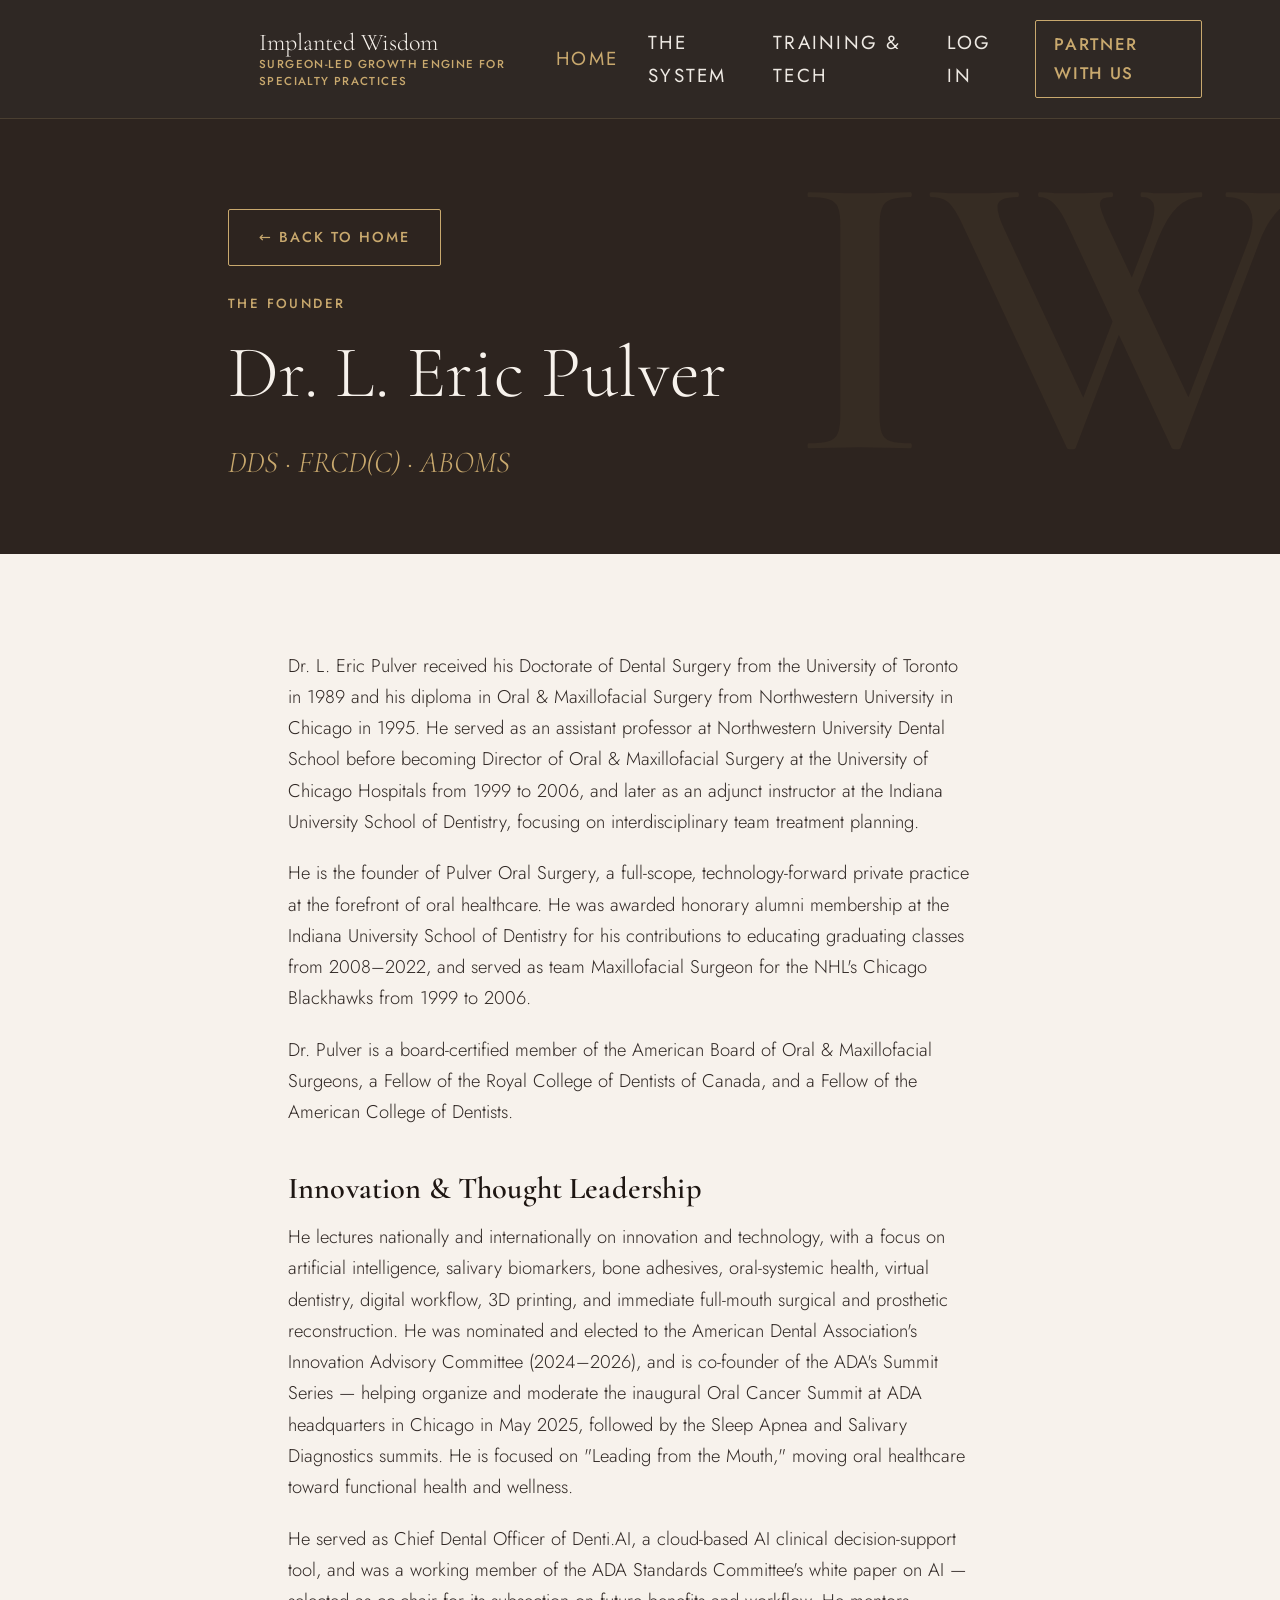
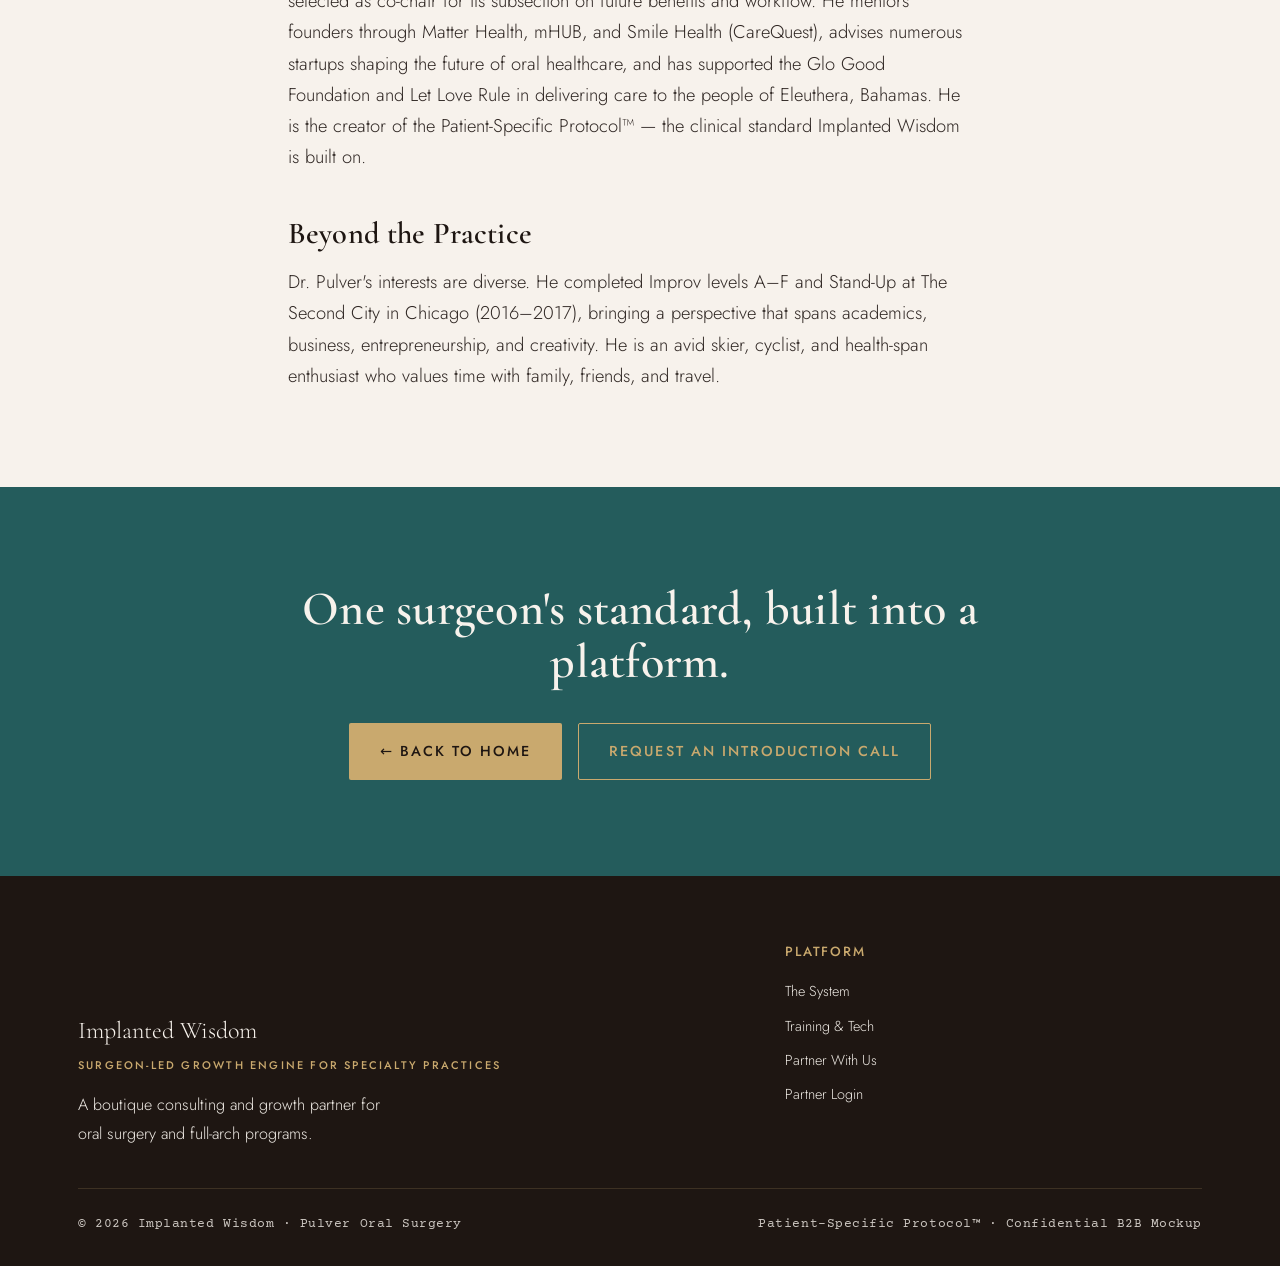
==== founder.html @ b856c6ad "Add files via upload" ====
<!DOCTYPE html>
<html lang="en">
<head>
<meta charset="UTF-8">
<meta name="viewport" content="width=device-width, initial-scale=1.0">
<title>Dr. L. Eric Pulver — Founder, Implanted Wisdom</title>
<meta name="description" content="Dr. L. Eric Pulver, DDS, FRCD(C) — founder of Implanted Wisdom and creator of the Patient-Specific Protocol™.">
<style>
/* ============================================================
   IMPLANTED WISDOM — B2B PLATFORM SITE
   Shared stylesheet. Brand tokens from Brand Identity System 2026.
   ============================================================ */

@import url('https://fonts.googleapis.com/css2?family=Cormorant+Garamond:ital,wght@0,300;0,500;0,600;1,300;1,500;1,600&family=Jost:wght@300;400;500;600&family=Courier+Prime:wght@400;700&display=swap');

:root{
  /* Color */
  --ink:#1E1612;        /* Warm Ink — primary dark */
  --espresso:#2D241F;   /* Espresso — hero/section dark */
  --gold:#C9A96E;       /* Antique Gold — primary accent */
  --gold-soft:#d9c099;
  --teal:#245C5C;       /* Dark Teal — section/CTA accent */
  --teal-deep:#1c4a4a;
  --cream:#F7F2EC;      /* Warm Cream — card/quote bg */
  --white:#FFFFFF;
  --ink-70:rgba(30,22,18,.92);
  --cream-70:rgba(247,242,236,.96);
  --hairline:rgba(201,169,110,.30);

  /* Type */
  --display:'Cormorant Garamond', Georgia, serif;
  --body:'Jost', system-ui, sans-serif;
  --mono:'Courier Prime', monospace;

  --maxw:1180px;
}

*{box-sizing:border-box;margin:0;padding:0}
html{scroll-behavior:smooth}
[id]{scroll-margin-top:134px}
body{
  font-family:var(--body);
  font-weight:300;
  font-size:16px;
  line-height:1.75;
  color:var(--ink);
  background:var(--white);
  -webkit-font-smoothing:antialiased;
}
img{max-width:100%;display:block}
a{color:inherit;text-decoration:none}

/* ---------- Typography helpers ---------- */
h1,h2,h3{font-family:var(--display);font-weight:600;line-height:1.1;letter-spacing:.005em}
h1{font-size:clamp(2.6rem,6vw,4.6rem);font-weight:300}
h2{font-size:clamp(2rem,4vw,3rem)}
h3{font-size:clamp(1.4rem,2.4vw,1.9rem)}
.italic-gold{font-style:italic;color:var(--gold);font-weight:300}
.label{
  font-family:var(--body);font-weight:500;text-transform:uppercase;
  letter-spacing:.18em;font-size:0.83rem;color:var(--gold);
}
.label.teal{color:var(--teal)}
.mono{font-family:var(--mono);letter-spacing:.02em}
.lead{font-size:1.15rem;line-height:1.7;color:var(--ink-70);max-width:62ch}
.tm{font-size:.62em;vertical-align:.55em;font-family:var(--body);font-weight:500}

/* ---------- Layout ---------- */
.wrap{max-width:var(--maxw);margin:0 auto;padding:0 28px}
section{padding:96px 0}
.section-dark{background:var(--espresso);color:var(--cream)}
.section-dark .lead{color:var(--cream-70)}
.section-ink{background:var(--ink);color:var(--cream)}
.section-ink .lead{color:var(--cream-70)}
.section-cream{background:var(--cream)}
.section-teal{background:var(--teal);color:var(--cream)}
.section-teal .lead{color:var(--cream-70)}
.section-teal .label{color:var(--gold-soft)}
.eyebrow{margin-bottom:18px}
.center{text-align:center}
.center .lead{margin-left:auto;margin-right:auto}
.narrow{max-width:760px}

/* ---------- Header / Nav ---------- */
.site-header{
  position:sticky;top:0;z-index:50;
  background:rgba(30,22,18,.92);
  backdrop-filter:blur(8px);
  border-bottom:1px solid rgba(201,169,110,.18);
}
.nav{display:flex;align-items:center;justify-content:space-between;
  height:118px;max-width:var(--maxw);margin:0 auto;padding:0 28px}
.brand{display:flex;align-items:center;gap:13px;color:var(--cream)}
.brand .brand-logo{height:84px;width:auto;display:block;object-fit:contain}
.brand .mono-monogram{
  font-family:var(--display);font-weight:600;font-size:1.05rem;
  width:38px;height:38px;border:1px solid var(--gold);color:var(--gold);
  display:flex;align-items:center;justify-content:center;border-radius:50%;
  letter-spacing:.02em;
}
.brand .wordmark{line-height:1.05}
.brand .wordmark .name{font-family:var(--display);font-size:1.5rem;color:var(--cream)}
.brand .wordmark .sub{font-family:var(--body);font-weight:500;text-transform:uppercase;
  letter-spacing:.12em;font-size:0.72rem;color:var(--gold)}
.nav-links{display:flex;align-items:center;gap:30px}
.nav-links a{font-family:var(--body);font-weight:400;font-size:1.18rem;
  text-transform:uppercase;letter-spacing:.12em;color:var(--cream-70);transition:color .2s}
.nav-links a:hover,.nav-links a.active{color:var(--gold)}
.nav-cta{
  font-family:var(--body)!important;font-weight:500!important;
  border:1px solid var(--gold);color:var(--gold)!important;
  padding:9px 18px;border-radius:2px;letter-spacing:.1em!important;font-size:1.05rem!important;
}
.nav-cta:hover{background:var(--gold);color:var(--ink)!important}
.nav-toggle{display:none;background:none;border:0;color:var(--gold);font-size:1.5rem;cursor:pointer}

/* ---------- Buttons ---------- */
.btn{
  display:inline-block;font-family:var(--body);font-weight:500;
  text-transform:uppercase;letter-spacing:.14em;font-size:0.9rem;
  padding:15px 30px;border-radius:2px;cursor:pointer;transition:all .22s;border:1px solid transparent;
}
.btn-gold{background:var(--gold);color:var(--ink)}
.btn-gold:hover{background:var(--gold-soft);transform:translateY(-1px)}
.btn-outline{border-color:var(--gold);color:var(--gold);background:transparent}
.btn-outline:hover{background:var(--gold);color:var(--ink)}
.btn-outline-ink{border-color:var(--ink);color:var(--ink);background:transparent}
.btn-outline-ink:hover{background:var(--ink);color:var(--cream)}
.btn-row{display:flex;gap:16px;flex-wrap:wrap;margin-top:34px}
.center .btn-row{justify-content:center}

/* ---------- Hero ---------- */
.hero{position:relative;overflow:hidden;background:var(--espresso);color:var(--cream);
  padding:120px 0 110px}
.hero::after{ /* IW watermark */
  content:"IW";position:absolute;right:-2%;top:46%;transform:translateY(-50%);
  font-family:var(--display);font-weight:600;font-size:clamp(14rem,32vw,30rem);
  color:rgba(201,169,110,.06);pointer-events:none;line-height:.8;
}
.hero .wrap{position:relative;z-index:2;max-width:880px}
.hero h1{margin:14px 0 22px;color:var(--cream)}
.hero .lead{color:var(--cream-70)}
.hero-sub{font-family:var(--display);font-style:italic;color:var(--gold);
  font-size:clamp(1.3rem,2.6vw,1.9rem);margin-top:8px;font-weight:300}

/* ---------- Cards / grids ---------- */
.grid{display:grid;gap:24px}
.grid-2{grid-template-columns:repeat(2,1fr)}
.grid-3{grid-template-columns:repeat(3,1fr)}
.grid-4{grid-template-columns:repeat(4,1fr)}
.card{
  background:var(--white);border:1px solid var(--hairline);border-radius:4px;
  padding:34px 30px;transition:transform .2s,box-shadow .2s;
}
.section-cream .card{background:var(--white)}
.card:hover{transform:translateY(-3px);box-shadow:0 14px 40px rgba(30,22,18,.08)}
.card .num{font-family:var(--mono);color:var(--gold);font-size:0.94rem;letter-spacing:.1em;display:block;margin-bottom:14px}
.card h3{margin-bottom:12px}
.card p{color:var(--ink-70);font-size:.96rem}
.card-dark{background:rgba(247,242,236,.04);border-color:rgba(201,169,110,.22)}
.card-dark h3{color:var(--cream)}
.card-dark p{color:var(--cream-70)}

/* stat */
.stat .figure{font-family:var(--display);font-size:3rem;color:var(--gold);font-weight:300;line-height:1}
.stat .cap{font-family:var(--body);font-weight:500;text-transform:uppercase;letter-spacing:.12em;
  font-size:0.83rem;color:var(--ink-70);margin-top:10px}
.section-dark .stat .cap,.section-teal .stat .cap{color:var(--cream-70)}
.placeholder-tag{display:inline-block;font-family:var(--mono);font-size:0.71rem;letter-spacing:.08em;
  text-transform:uppercase;color:var(--teal);background:rgba(36,92,92,.10);
  border:1px dashed rgba(36,92,92,.4);padding:2px 8px;border-radius:3px;margin-top:8px}
.section-dark .placeholder-tag{color:var(--gold-soft);background:rgba(201,169,110,.08);border-color:rgba(201,169,110,.4)}

/* split */
.split{display:grid;grid-template-columns:1fr 1fr;gap:60px;align-items:center}
.split.flip .split-media{order:-1}

/* quote */
.quote-block{background:var(--cream);border-left:3px solid var(--gold);padding:40px 44px;border-radius:4px}
.quote-block p{font-family:var(--display);font-style:italic;font-size:1.5rem;color:var(--ink);line-height:1.45}
.quote-block .who{font-family:var(--body);font-style:normal;font-weight:500;
  text-transform:uppercase;letter-spacing:.12em;font-size:0.85rem;color:var(--teal);margin-top:18px}

/* compare table */
.compare{width:100%;border-collapse:collapse;margin-top:30px;background:var(--white);border-radius:4px;overflow:hidden}
.compare th,.compare td{padding:18px 22px;text-align:left;border-bottom:1px solid var(--hairline);font-size:.95rem}
.compare thead th{background:var(--ink);color:var(--cream);font-family:var(--body);font-weight:500;
  text-transform:uppercase;letter-spacing:.1em;font-size:0.85rem}
.compare thead th:last-child{background:var(--teal)}
.compare td:first-child{font-weight:500;color:var(--ink)}
.compare td .x{color:#b06a52}
.compare td .check{color:var(--teal);font-weight:600}

/* steps */
.steps{counter-reset:step;display:grid;gap:0}
.step{display:grid;grid-template-columns:64px 1fr;gap:24px;padding:30px 0;border-bottom:1px solid var(--hairline)}
.step:last-child{border-bottom:0}
.step .dot{counter-increment:step;width:50px;height:50px;border-radius:50%;border:1px solid var(--gold);
  color:var(--gold);font-family:var(--display);font-size:1.4rem;display:flex;align-items:center;justify-content:center}
.step .dot::before{content:counter(step)}
.step h3{margin-bottom:8px}
.step p{color:var(--ink-70);max-width:60ch}

/* model layers */
.layer{display:grid;grid-template-columns:auto 1fr;gap:26px;align-items:start;
  padding:30px;background:rgba(247,242,236,.04);border:1px solid rgba(201,169,110,.22);
  border-radius:4px;margin-bottom:18px}
.layer .lyr-label{font-family:var(--mono);color:var(--gold);font-size:0.9rem;letter-spacing:.06em;
  white-space:nowrap;padding-top:6px}
.layer h3{color:var(--cream);margin-bottom:8px}
.layer p{color:var(--cream-70);font-size:.96rem}

/* ladder */
.ladder{display:grid;gap:14px}
.rung{display:flex;align-items:center;gap:20px;padding:22px 26px;border:1px solid var(--hairline);
  border-radius:4px;background:var(--white)}
.rung .tier{font-family:var(--mono);color:var(--teal);font-size:0.9rem;letter-spacing:.08em;min-width:120px}
.rung .desc{color:var(--ink-70);font-size:.95rem}
.rung strong{color:var(--ink);font-weight:500}

/* form */
.form-card{background:var(--cream);border-radius:6px;padding:44px;border:1px solid var(--hairline)}
.field{margin-bottom:20px}
.field label{display:block;font-family:var(--body);font-weight:500;text-transform:uppercase;
  letter-spacing:.1em;font-size:0.83rem;color:var(--teal);margin-bottom:8px}
.field input,.field select,.field textarea{
  width:100%;padding:13px 14px;border:1px solid var(--hairline);border-radius:3px;
  font-family:var(--body);font-size:.95rem;background:var(--white);color:var(--ink)}
.field textarea{min-height:120px;resize:vertical}
.field input:focus,.field select:focus,.field textarea:focus{outline:none;border-color:var(--gold)}

/* CTA band */
.cta-band{background:var(--teal);color:var(--cream);text-align:center}
.cta-band h2{color:var(--cream)}
.cta-band .lead{margin:18px auto 0;color:var(--cream-70)}

/* ---------- Footer ---------- */
.site-footer{background:var(--ink);color:var(--cream-70);padding:64px 0 30px;font-size:.9rem}
.footer-grid{display:grid;grid-template-columns:1.6fr 1fr;gap:40px;padding-bottom:40px;
  border-bottom:1px solid rgba(201,169,110,.18)}
.footer-grid h4{font-family:var(--body);font-weight:500;text-transform:uppercase;letter-spacing:.14em;
  font-size:0.83rem;color:var(--gold);margin-bottom:16px}
.footer-grid a{display:block;color:var(--cream-70);margin-bottom:9px;transition:color .2s}
.footer-grid a:hover{color:var(--gold)}
.footer-contact .mono{display:block;color:var(--cream-70);margin-bottom:8px;font-size:0.99rem}
.footer-logo{height:54px;width:auto;display:block;margin-bottom:16px;object-fit:contain}
.footer-brand .name{font-family:var(--display);font-size:1.5rem;color:var(--cream)}
.footer-brand .sub{font-family:var(--body);font-weight:500;text-transform:uppercase;
  letter-spacing:.2em;font-size:0.69rem;color:var(--gold);margin-top:4px}
.footer-brand p{margin-top:16px;max-width:34ch;font-size:1.01rem}
.footer-legal{display:flex;justify-content:space-between;flex-wrap:wrap;gap:12px;
  padding-top:24px;font-family:var(--mono);font-size:0.83rem;letter-spacing:.04em;color:rgba(247,242,236,.8)}

/* ---------- Responsive ---------- */
@media(max-width:880px){
  .nav-links{display:none}
  .nav-links.open{display:flex;position:absolute;top:74px;left:0;right:0;flex-direction:column;
    gap:0;background:var(--ink);padding:10px 28px 22px;border-bottom:1px solid var(--hairline)}
  .nav-links.open a{padding:12px 0;width:100%}
  .nav-links.open a.nav-cta{padding:12px 18px;text-align:center}
  .nav-toggle{display:block}
  .grid-2,.grid-3,.grid-4{grid-template-columns:1fr}
  .split{grid-template-columns:1fr;gap:34px}
  .split.flip .split-media{order:0}
  .footer-grid{grid-template-columns:1fr}
  section{padding:64px 0}
  .layer{grid-template-columns:1fr;gap:12px}
}

</style>
</head>
<body>

<header class="site-header">
  <nav class="nav">
    <a class="brand" href="index.html">
      <video class="brand-logo" autoplay loop muted playsinline poster="https://raw.githubusercontent.com/skylar-ship-it/IW/main/logo3D.png"><source src="https://raw.githubusercontent.com/skylar-ship-it/IW/main/videoIW.mp4" type="video/mp4"></video>
      <span class="wordmark">
        <span class="name">Implanted Wisdom</span><br>
        <span class="sub">Surgeon-Led Growth Engine for Specialty Practices</span>
      </span>
    </a>
    <button class="nav-toggle" aria-label="Menu" onclick="document.getElementById('navlinks').classList.toggle('open')">≡</button>
    <div class="nav-links" id="navlinks">
      <a href="index.html" class="active">Home</a>
      <a href="the-system.html">The System</a>
      <a href="training-tech.html">Training &amp; Tech</a>
      <a href="login.html">Log In</a>
      <a href="partner.html" class="nav-cta">Partner With Us</a>
    </div>
  </nav>
</header>

<!-- ============ BIO HERO ============ -->
<section class="hero" style="padding:90px 0 64px">
  <div class="wrap">
    <a href="index.html" class="btn btn-outline" style="margin-bottom:26px">← Back to Home</a>
    <p class="label eyebrow">The Founder</p>
    <h1>Dr. L. Eric Pulver</h1>
    <p class="hero-sub">DDS · FRCD(C) · ABOMS</p>
  </div>
</section>

<!-- ============ BIO BODY ============ -->
<section class="section-cream">
  <div class="wrap narrow">
    <p class="lead">Dr. L. Eric Pulver received his Doctorate of Dental Surgery from the University of Toronto in 1989 and his diploma in Oral &amp; Maxillofacial Surgery from Northwestern University in Chicago in 1995. He served as an assistant professor at Northwestern University Dental School before becoming Director of Oral &amp; Maxillofacial Surgery at the University of Chicago Hospitals from 1999 to 2006, and later as an adjunct instructor at the Indiana University School of Dentistry, focusing on interdisciplinary team treatment planning.</p>

    <p class="lead" style="margin-top:20px">He is the founder of Pulver Oral Surgery, a full-scope, technology-forward private practice at the forefront of oral healthcare. He was awarded honorary alumni membership at the Indiana University School of Dentistry for his contributions to educating graduating classes from 2008–2022, and served as team Maxillofacial Surgeon for the NHL's Chicago Blackhawks from 1999 to 2006.</p>

    <p class="lead" style="margin-top:20px">Dr. Pulver is a board-certified member of the American Board of Oral &amp; Maxillofacial Surgeons, a Fellow of the Royal College of Dentists of Canada, and a Fellow of the American College of Dentists.</p>

    <h3 style="margin-top:44px">Innovation &amp; Thought Leadership</h3>
    <p class="lead" style="margin-top:16px">He lectures nationally and internationally on innovation and technology, with a focus on artificial intelligence, salivary biomarkers, bone adhesives, oral-systemic health, virtual dentistry, digital workflow, 3D printing, and immediate full-mouth surgical and prosthetic reconstruction. He was nominated and elected to the American Dental Association's Innovation Advisory Committee (2024–2026), and is co-founder of the ADA's Summit Series — helping organize and moderate the inaugural Oral Cancer Summit at ADA headquarters in Chicago in May 2025, followed by the Sleep Apnea and Salivary Diagnostics summits. He is focused on "Leading from the Mouth," moving oral healthcare toward functional health and wellness.</p>

    <p class="lead" style="margin-top:20px">He served as Chief Dental Officer of Denti.AI, a cloud-based AI clinical decision-support tool, and was a working member of the ADA Standards Committee's white paper on AI — selected as co-chair for its subsection on future benefits and workflow. He mentors founders through Matter Health, mHUB, and Smile Health (CareQuest), advises numerous startups shaping the future of oral healthcare, and has supported the Glo Good Foundation and Let Love Rule in delivering care to the people of Eleuthera, Bahamas. He is the creator of the Patient-Specific Protocol™ — the clinical standard Implanted Wisdom is built on.</p>

    <h3 style="margin-top:44px">Beyond the Practice</h3>
    <p class="lead" style="margin-top:16px">Dr. Pulver's interests are diverse. He completed Improv levels A–F and Stand-Up at The Second City in Chicago (2016–2017), bringing a perspective that spans academics, business, entrepreneurship, and creativity. He is an avid skier, cyclist, and health-span enthusiast who values time with family, friends, and travel.</p>
  </div>
</section>

<!-- ============ BACK CTA ============ -->
<section class="cta-band">
  <div class="wrap narrow">
    <h2>One surgeon's standard, built into a platform.</h2>
    <div class="btn-row center" style="justify-content:center">
      <a href="index.html" class="btn btn-gold">← Back to Home</a>
      <a href="partner.html#book" class="btn btn-outline">Request an Introduction Call</a>
    </div>
  </div>
</section>

<footer class="site-footer">
  <div class="wrap">
    <div class="footer-grid">
      <div class="footer-brand">
        <video class="footer-logo" autoplay loop muted playsinline poster="https://raw.githubusercontent.com/skylar-ship-it/IW/main/logo3D.png"><source src="https://raw.githubusercontent.com/skylar-ship-it/IW/main/videoIW.mp4" type="video/mp4"></video>
        <span class="name">Implanted Wisdom</span>
        <div class="sub">Surgeon-Led Growth Engine for Specialty Practices</div>
        <p>A boutique consulting and growth partner for oral surgery and full-arch programs.</p>
      </div>
      <div>
        <h4>Platform</h4>
        <a href="the-system.html">The System</a>
        <a href="training-tech.html">Training &amp; Tech</a>
        <a href="partner.html">Partner With Us</a>
        <a href="login.html">Partner Login</a>
      </div>
    </div>
    <div class="footer-legal">
      <span>© 2026 Implanted Wisdom · Pulver Oral Surgery</span>
      <span>Patient-Specific Protocol™ · Confidential B2B Mockup</span>
    </div>
  </div>
</footer>

</body>
</html>
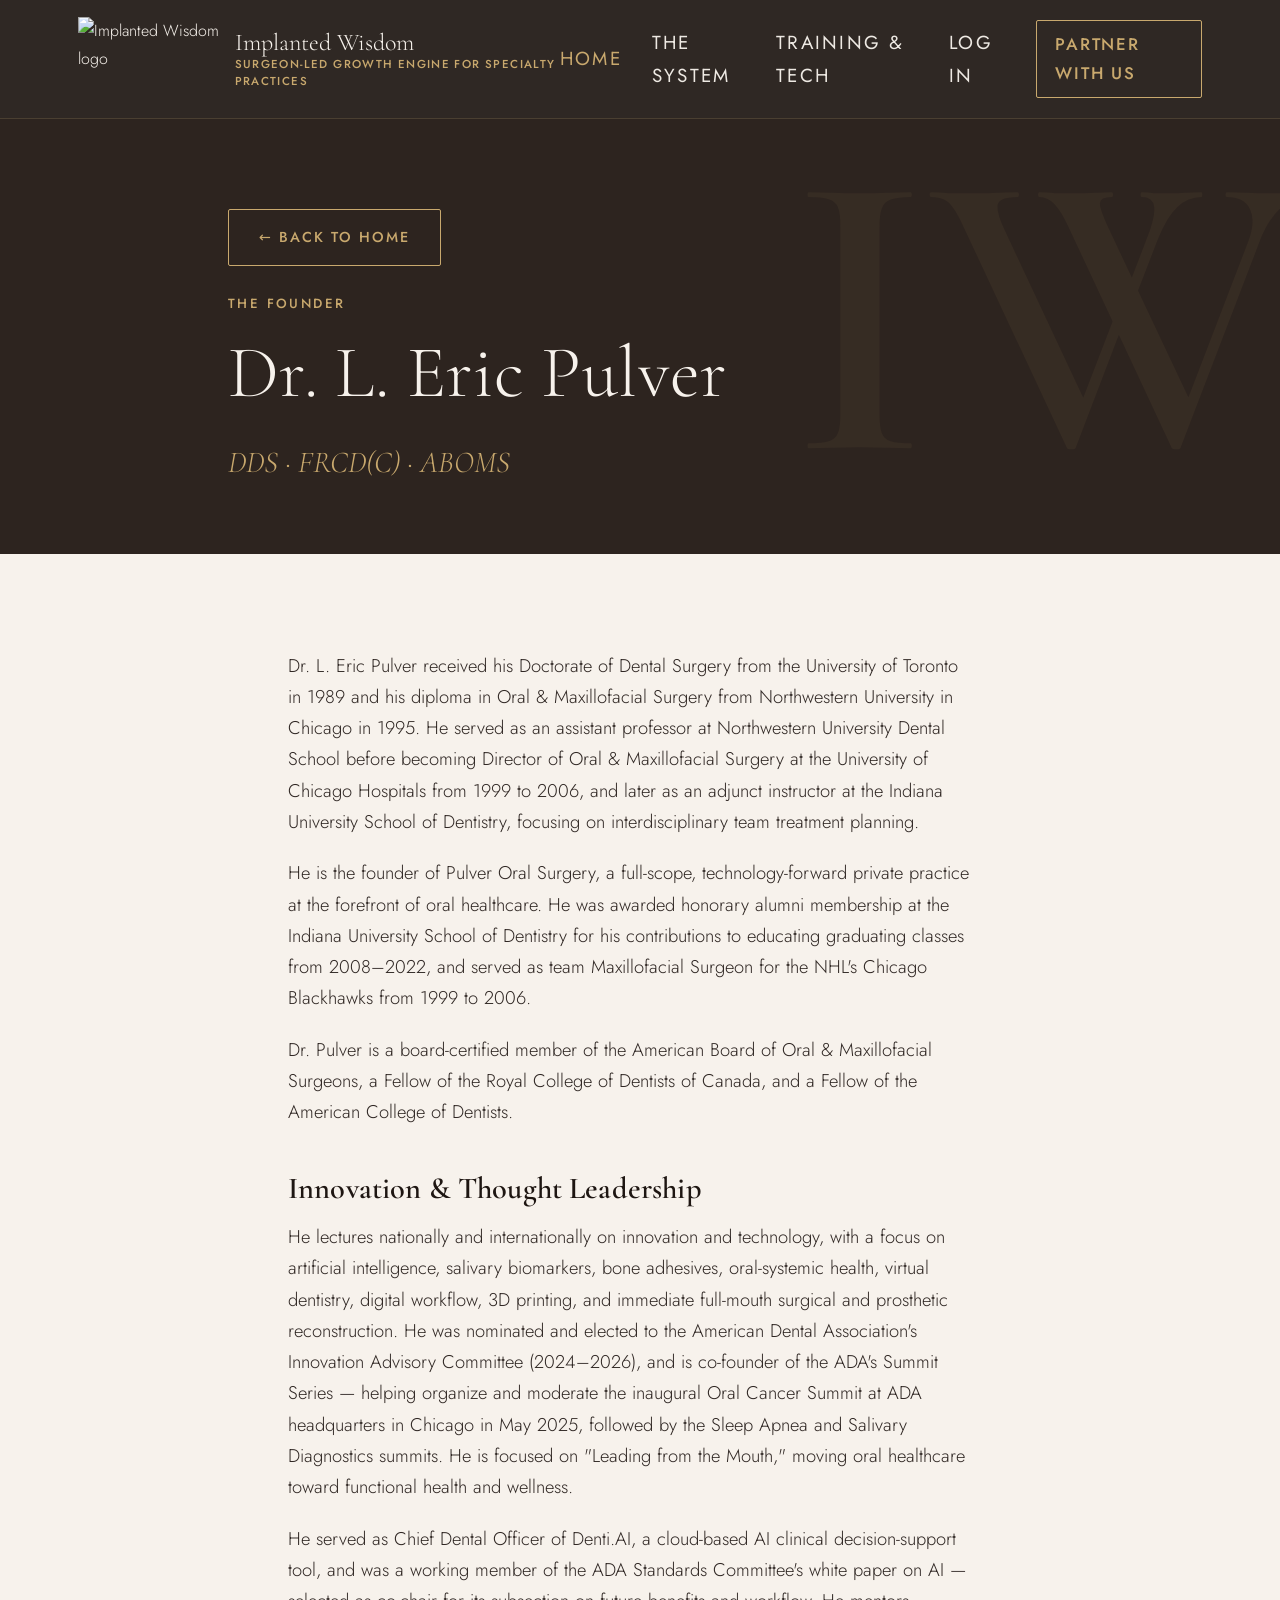
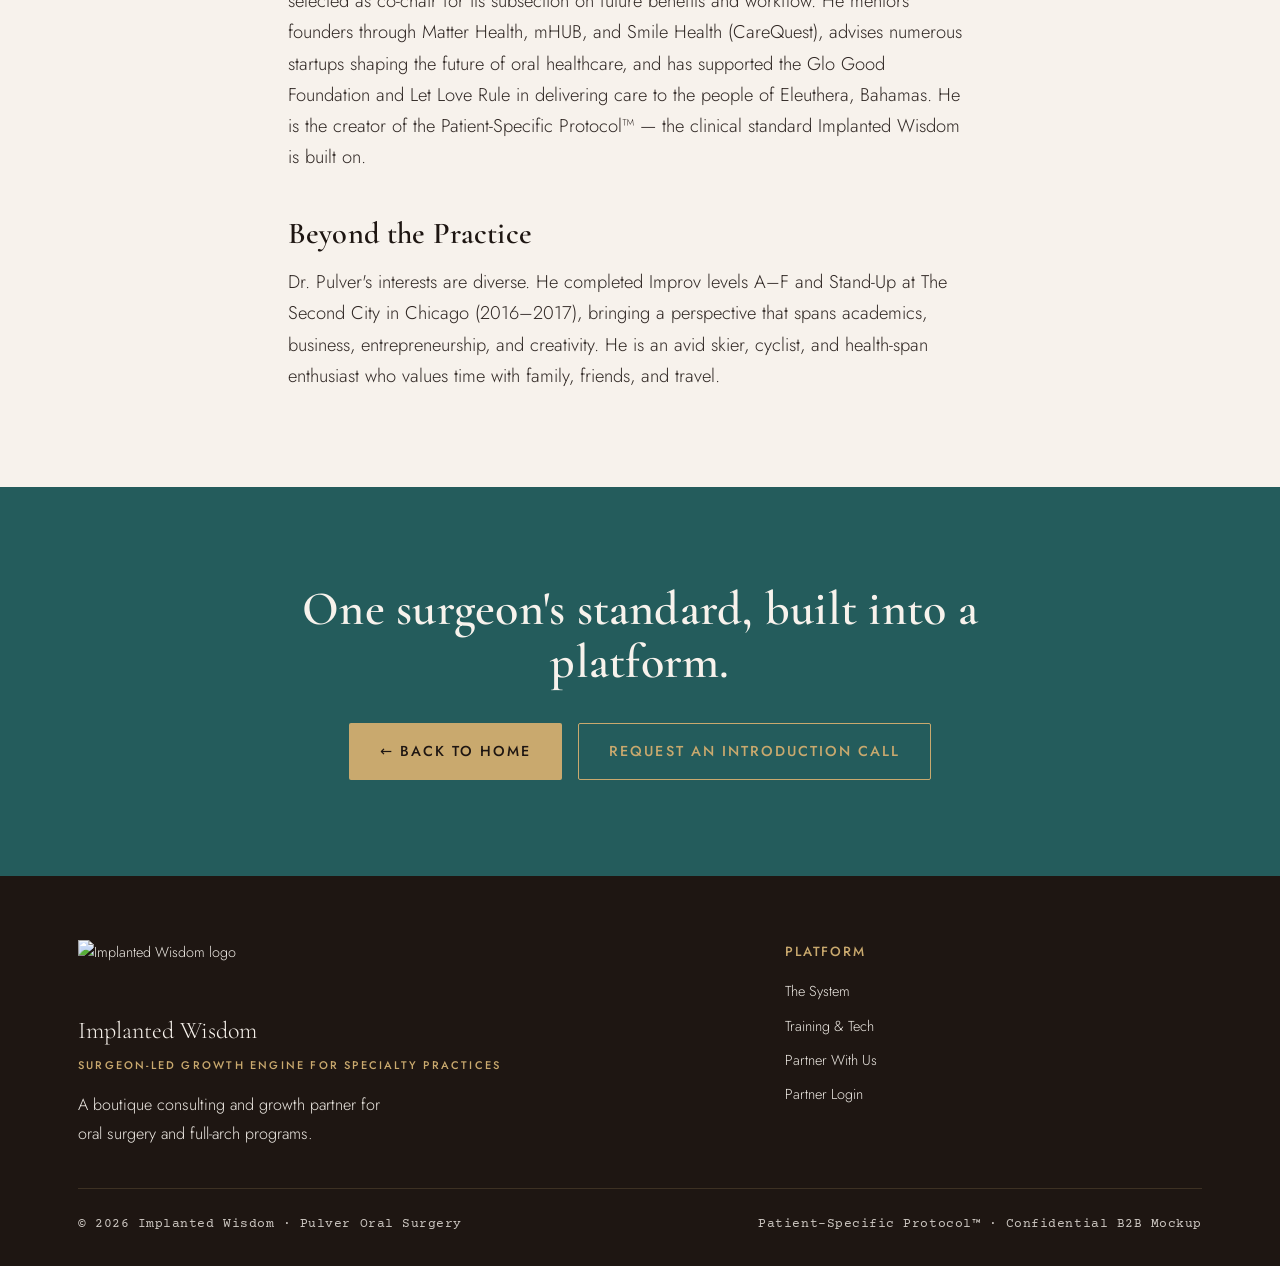
==== commit 1898bdf3: "Add files via upload" ====
--- a/founder.html
+++ b/founder.html
@@ -274,7 +274,7 @@
 <header class="site-header">
   <nav class="nav">
     <a class="brand" href="index.html">
-      <video class="brand-logo" autoplay loop muted playsinline poster="https://raw.githubusercontent.com/skylar-ship-it/IW/main/logo3D.png"><source src="https://raw.githubusercontent.com/skylar-ship-it/IW/main/videoIW.mp4" type="video/mp4"></video>
+      <img class="brand-logo" src="https://raw.githubusercontent.com/skylar-ship-it/IW/main/logo3D.png" alt="Implanted Wisdom logo">
       <span class="wordmark">
         <span class="name">Implanted Wisdom</span><br>
         <span class="sub">Surgeon-Led Growth Engine for Specialty Practices</span>
@@ -335,7 +335,7 @@
   <div class="wrap">
     <div class="footer-grid">
       <div class="footer-brand">
-        <video class="footer-logo" autoplay loop muted playsinline poster="https://raw.githubusercontent.com/skylar-ship-it/IW/main/logo3D.png"><source src="https://raw.githubusercontent.com/skylar-ship-it/IW/main/videoIW.mp4" type="video/mp4"></video>
+        <img class="footer-logo" src="https://raw.githubusercontent.com/skylar-ship-it/IW/main/logo3D.png" alt="Implanted Wisdom logo">
         <span class="name">Implanted Wisdom</span>
         <div class="sub">Surgeon-Led Growth Engine for Specialty Practices</div>
         <p>A boutique consulting and growth partner for oral surgery and full-arch programs.</p>
